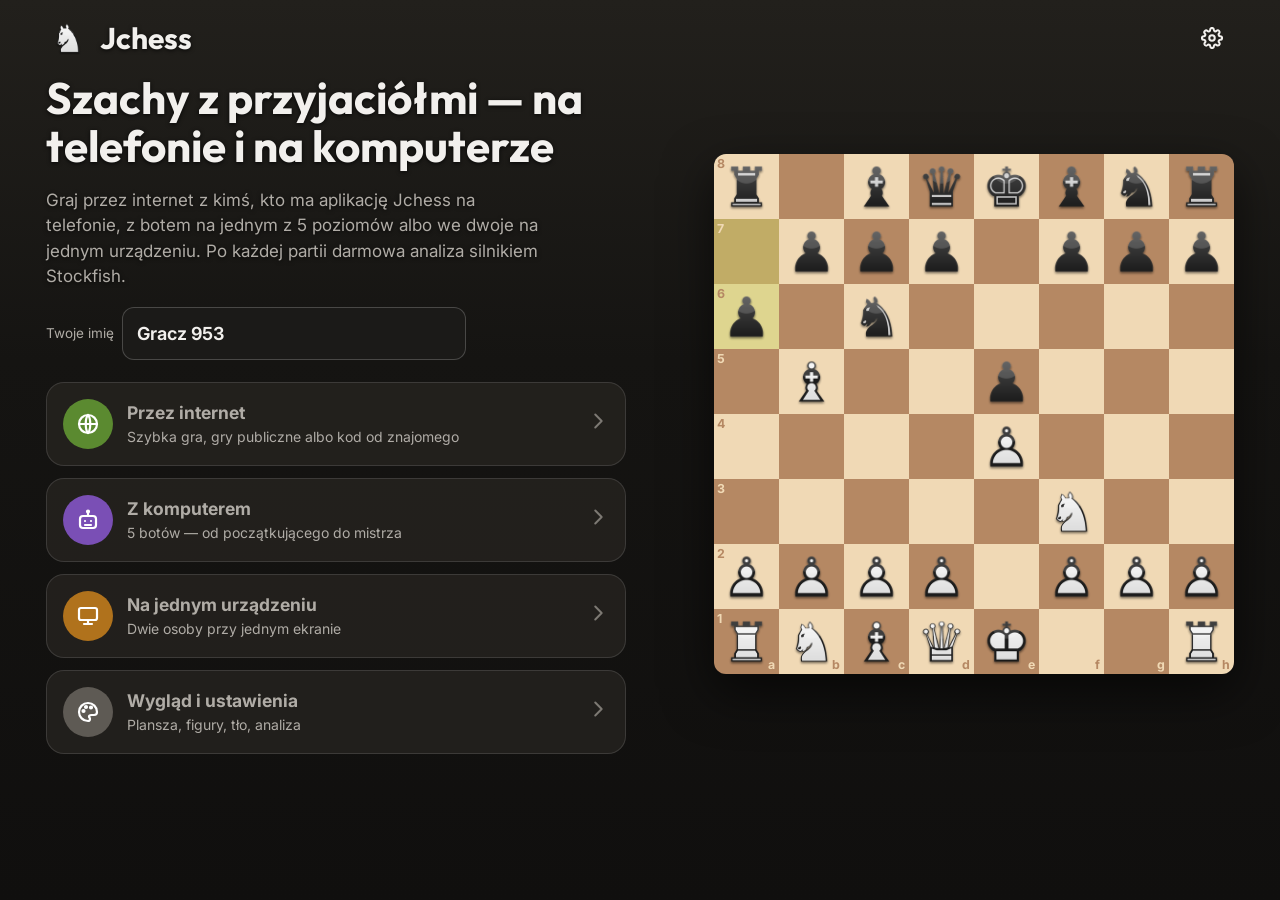
==== index.html @ eaf0fc94 "Gra z komputerem: 5 botów (Stockfish), podpowiedź i cofanie ruchu Co-Authored-By: Claude Opus 5.5 <n" ====
<!DOCTYPE html>
<html lang="pl">
<head>
<meta charset="utf-8">
<meta name="viewport" content="width=device-width, initial-scale=1">
<meta name="theme-color" content="#22201c">
<meta name="mobile-web-app-capable" content="yes">
<meta name="apple-mobile-web-app-capable" content="yes">
<meta name="apple-mobile-web-app-status-bar-style" content="black-translucent">
<meta name="apple-mobile-web-app-title" content="Jchess">
<meta name="description" content="Jchess – szachy z przyjaciółmi przez internet, na telefonie i komputerze, z darmową analizą Stockfish.">
<link rel="manifest" href="/manifest.webmanifest">
<link rel="apple-touch-icon" href="/icon-192.png">
<title>Jchess</title>
<link rel="icon" href="/icon-192.png">
<link rel="preconnect" href="https://fonts.googleapis.com">
<link href="https://fonts.googleapis.com/css2?family=Inter:wght@400;600;700&family=JetBrains+Mono:wght@700&family=Outfit:wght@600;700&display=swap" rel="stylesheet">
<meta name="jc-base" content="/">
<link rel="stylesheet" href="/assets/style.css?v=6518c0f8">
</head>
<body>
<div id="dim"></div>
<div id="app"><p style="padding:40px;text-align:center;font-family:sans-serif;color:#aaa">Wczytuję Jchess…</p></div>
<script src="/assets/jchess.js?v=6518c0f8"></script>
</body>
</html>
---- assets/style.css ----
/*
VOICE: spokojny klub szachowy wieczorem – skupienie, zero zbędnych ozdób.
IDEA: drewniany stolik z zegarem szachowym; plansza jest bohaterem każdego ekranu.
PICTURE: duża plansza (lub podgląd planszy w wybranym motywie) zajmuje połowę ekranu.
COLOUR and TYPE: ciemny grafit, zieleń „ruchu” #81b64c, złoto wyniku; Outfit + Inter, cyfry zegara w JetBrains Mono.
LAYOUT: plansza po lewej, panel gracza po prawej; poniżej 900px wszystko w jednej kolumnie.
*/
:root{color-scheme:dark;--bg:#161512;--s1:#23211e;--s2:#2f2c29;--s3:#3c3935;--line:#ffffff1f;--ink:#f2f0ed;--ink2:#b0aca6;--ink3:#7d7973;
--green:#81b64c;--green-d:#5b8a30;--blue:#4a8fe0;--blue-d:#2c67ae;--red:#d9534a;--red-d:#9f362f;--gold:#f5c451;--r:16px}
:root[data-theme=light],:root[data-theme=dark]{color-scheme:dark}
*{box-sizing:border-box;min-width:0}
[hidden]{display:none!important}
html,body{height:100%}
body{margin:0;-webkit-tap-highlight-color:transparent;background:var(--bg);color:var(--ink);font:16px/1.5 Inter,system-ui,sans-serif;overflow-x:clip}
body.bgimg{background:#000 var(--bgimg) center/cover fixed}
#dim{position:fixed;inset:0;pointer-events:none;background:#000;opacity:0;z-index:0}
#app{position:relative;z-index:1;min-height:100%}
.wrap{max-width:1240px;margin:0 auto;padding:16px max(2vw,14px) 40px}
h1,h2,h3{font-family:Outfit,Inter,sans-serif;margin:0;line-height:1.1;text-wrap:balance}
h1{font-size:clamp(30px,4vw,44px);font-weight:700}
h2{font-size:22px;font-weight:650}
h3{font-size:17px;font-weight:650}
.muted{color:var(--ink2)}.small{font-size:13.5px}.tiny{font-size:12.5px;color:var(--ink3)}
.shadow{text-shadow:0 1px 4px #000c}
.bar{display:flex;align-items:center;gap:10px;margin-bottom:14px}
.bar .grow{flex:1}
.card{background:#23211ef2;border:1px solid var(--line);border-radius:18px;padding:18px;box-shadow:0 2px 10px #0004}
.stack{display:grid;gap:12px}
.row{display:flex;gap:8px;align-items:center;flex-wrap:wrap}
.grid2{display:grid;grid-template-columns:minmax(0,1.1fr) minmax(0,1fr);gap:18px;align-items:start}
@media(max-width:900px){.grid2{grid-template-columns:minmax(0,1fr)}}
button{touch-action:manipulation;font:inherit;color:inherit;cursor:pointer;border:0;background:none}
:focus-visible{outline:3px solid var(--blue);outline-offset:2px}
.btn{display:inline-flex;align-items:center;justify-content:center;gap:8px;min-height:46px;padding:10px 18px 14px;border-radius:14px;font-weight:650;color:#fff;
background:var(--s3);box-shadow:inset 0 -4px 0 #0000004d;transition:filter .12s,transform .06s}
.btn:hover{filter:brightness(1.12)}.btn:active{transform:translateY(2px);box-shadow:inset 0 -2px 0 #0000004d}
.btn.primary{background:var(--green)}.btn.info{background:var(--blue)}.btn.danger{background:var(--red)}
.btn.ghost{background:none;box-shadow:none;border:1px solid #ffffff55;padding:10px 18px}
.btn.wide{width:100%}
.btn[disabled]{opacity:.45;pointer-events:none}
.icon{width:22px;height:22px;flex:none;fill:none;stroke:currentColor;stroke-width:2.2;stroke-linecap:round;stroke-linejoin:round}
.ibtn{width:44px;height:44px;border-radius:50%;display:grid;place-items:center;color:var(--ink)}
.ibtn:hover{background:#ffffff1a}
.chip{min-height:44px;padding:8px 14px;border-radius:22px;background:var(--s2);border:1px solid var(--line);color:var(--ink2);font-weight:650;font-size:14.5px;white-space:nowrap}
.chip.on{background:var(--green-d);border-color:var(--green);color:#fff}
.chips3{display:grid;grid-template-columns:repeat(3,minmax(0,1fr));gap:8px}
input[type=text],input:not([type]){width:100%;font:inherit;font-size:16px;color:var(--ink);background:#1b1a18;border:1px solid #ffffff33;border-radius:12px;padding:12px 14px}
input[type=range]{width:100%;accent-color:var(--green)}
.code-in{font:700 28px/1 "JetBrains Mono",monospace;text-align:center;letter-spacing:.3em;text-transform:uppercase}
/* ekran główny */
.hero{display:grid;grid-template-columns:minmax(0,1fr) minmax(0,1fr);gap:28px;align-items:center;margin:8px 0 26px}
.hero .preview{aspect-ratio:1;width:100%;max-width:520px;justify-self:end;border-radius:12px;box-shadow:0 18px 50px #0009;overflow:hidden}
@media(max-width:760px){.hero{grid-template-columns:minmax(0,1fr)}.hero .preview{justify-self:center;max-width:420px}}
.tiles{display:grid;gap:12px}
.tile{display:flex;align-items:center;gap:14px;padding:16px;border-radius:18px;background:#23211ef2;border:1px solid var(--line);text-align:left;transition:background .12s}
.tile:hover{background:#2c2a26}
.tile .dot{width:50px;height:50px;border-radius:50%;display:grid;place-items:center;color:#fff;flex:none}
.tile .dot .icon{width:24px;height:24px}
.tile b{display:block;font-size:17.5px}.tile span{color:var(--ink2);font-size:14px}
.tile .chev{margin-left:auto;color:var(--ink3)}
.name-in{display:flex;align-items:center;gap:8px;margin:14px 0 22px;max-width:420px}
.name-in span{flex:none}
.name-in input{font-size:18px;font-weight:650}
/* gra */
.game{display:grid;grid-template-columns:auto minmax(300px,380px);gap:22px;justify-content:center;align-items:start}
.boardbox{position:relative;width:var(--bs);height:var(--bs)}
.boardbox canvas{width:100%;height:100%;display:block;border-radius:8px;box-shadow:0 14px 40px #000a;touch-action:none}
.side{display:grid;gap:10px}
@media(max-width:900px){.game{grid-template-columns:minmax(0,1fr)}.boardbox{margin:0 auto}}
.player{display:flex;align-items:center;gap:12px;padding:10px 12px;border-radius:14px;background:#23211ef2;border:1px solid var(--line)}
.player.active{background:#303a26f2;border-color:#81b64c99}
.ava{width:42px;height:42px;border-radius:50%;display:grid;place-items:center;font-weight:700;font-size:18px;flex:none;border:2px solid #ffffff33}
.ava.w{background:#f0eeea;color:#262421}.ava.b{background:#3a3733;color:#f2f2f2}
.player.active .ava{border-color:var(--green)}
.pinfo{flex:1}.pinfo b{display:block;white-space:nowrap;overflow:hidden;text-overflow:ellipsis}
.caps{display:flex;align-items:center;height:20px}.caps img{width:18px;height:18px;margin-right:-5px}.caps em{font-style:normal;font-size:12px;color:var(--ink2);margin-left:8px;font-weight:700}
.clock{font:700 24px/1 "JetBrains Mono",monospace;padding:8px 12px;border-radius:10px;background:#1b1a18;color:var(--ink2);white-space:nowrap}
.clock.run{background:#f2f0ed;color:#1e1c1a}.clock.low{background:var(--red);color:#fff}
.tag{font-size:12.5px;font-weight:700;padding:4px 10px;border-radius:20px;background:var(--green-d);color:#fff;white-space:nowrap}
.tag.off{background:var(--red-d)}
.status{text-align:center;font-weight:700;padding:9px 14px;border-radius:22px;background:var(--s2)}
.status.me{background:var(--green-d)}.status.check{background:var(--red-d)}.status.over{background:#4a3f1e;color:var(--gold)}
.moves{max-height:260px;overflow:auto;display:grid;grid-template-columns:42px 1fr 1fr;gap:2px 4px;font-size:15px;padding:10px 12px}
.moves .n{color:var(--ink3)}.moves button{text-align:left;padding:3px 8px;border-radius:6px}
.moves button:hover{background:#ffffff14}.moves button.cur{background:#81b64c55;font-weight:700}
.actions{display:grid;grid-auto-flow:column;grid-auto-columns:1fr;background:#23211ef2;border:1px solid var(--line);border-radius:18px;padding:4px}
.act{display:flex;flex-direction:column;align-items:center;gap:4px;padding:8px 4px 6px;border-radius:12px;font-size:12.5px;color:var(--ink2)}
.act:hover{background:#ffffff14;color:var(--ink)}.act .icon{color:var(--ink)}.act.hi,.act.hi .icon{color:var(--green)}
/* analiza */
.ana{display:grid;grid-template-columns:auto minmax(320px,420px);gap:22px;justify-content:center;align-items:start}
.anaboard{display:flex;gap:8px}
.evalbar{width:26px;border-radius:6px;overflow:hidden;position:relative;background:#403d39;flex:none}
.evalbar i{position:absolute;left:0;right:0;bottom:0;background:#f2f2f2;transition:height .35s}
.evalbar.flip i{top:0;bottom:auto}
.evalbar b{position:absolute;left:0;right:0;text-align:center;font-size:10.5px;font-weight:800;z-index:1}
@media(max-width:900px){.ana{grid-template-columns:minmax(0,1fr)}.anaboard{justify-content:center}.ana .boardbox{--bs:calc(min(100vw,640px) - 70px)!important}}
.badge{width:32px;height:32px;border-radius:50%;display:grid;place-items:center;color:#fff;font-weight:800;font-size:14px;flex:none}
.evalpill{font:700 14px/1 "JetBrains Mono",monospace;padding:6px 9px;border-radius:8px;min-width:58px;text-align:center}
.evalpill.w{background:#f2f2f2;color:#262421}.evalpill.b{background:#403d39;color:#f2f2f2}
.line{display:flex;gap:10px;align-items:center;padding:7px 6px;border-radius:10px;width:100%;text-align:left}
.line:hover{background:#ffffff14}.line span{white-space:nowrap;overflow:hidden;text-overflow:ellipsis}
.graph{width:100%;height:90px;border-radius:8px;cursor:pointer;display:block}
.sum{display:grid;grid-template-columns:1.3fr 1fr 1fr;gap:6px 8px;align-items:center;font-size:14.5px}
.sum .acc{font:700 24px/1.2 Outfit,sans-serif;text-align:center;border-radius:10px;padding:4px}
.sum .c{text-align:center;font-weight:700}
.prog{height:6px;border-radius:3px;background:#ffffff1a;overflow:hidden}.prog i{display:block;height:100%;background:var(--green);transition:width .3s}
/* ustawienia */
.swatches{display:flex;gap:10px;overflow-x:auto;padding-bottom:6px}
.sw{flex:none;display:flex;flex-direction:column;align-items:center;gap:6px;padding:8px;border-radius:14px;background:var(--s1);border:1px solid var(--line);font-size:12.5px;color:var(--ink2)}
.sw.on{border-color:var(--green);background:#3b4a2c;color:#fff;font-weight:700}
.sw .mini{display:grid;grid-template-columns:26px 26px;border-radius:6px;overflow:hidden}.sw .mini i{height:26px}
.sw .pcs{display:flex;border-radius:6px;overflow:hidden}.sw .pcs img{width:42px;height:42px;padding:2px}
.toggle{display:flex;justify-content:space-between;align-items:center;gap:12px;padding:10px 0;border-bottom:1px solid var(--line);cursor:pointer}
.toggle:last-child{border:0}
.toggle input{width:22px;height:22px;accent-color:var(--green)}
/* lobby */
.lob{display:flex;align-items:center;gap:12px;padding:8px 4px;border-bottom:1px solid var(--line)}
.lob:last-child{border:0}
.codebox{display:flex;gap:8px;justify-content:center;margin:12px 0}
.codebox b{width:54px;height:66px;display:grid;place-items:center;font:700 32px "JetBrains Mono",monospace;background:#1b1a18;border:1px solid #ffffff44;border-radius:12px}
.spin{width:22px;height:22px;border-radius:50%;border:3px solid #ffffff33;border-top-color:var(--green);animation:sp 1s linear infinite;flex:none}
@keyframes sp{to{transform:rotate(360deg)}}
/* okna */
.modal{position:fixed;inset:0;background:#000a;display:grid;place-items:center;z-index:50;padding:16px;animation:fade .15s}
.mbox{width:min(480px,100%);max-height:90vh;display:flex;flex-direction:column;background:#262421;border:1px solid var(--line);border-radius:24px;padding:22px;box-shadow:0 30px 80px #000c}
.mbody{overflow:auto;display:grid;gap:12px}
.mbtns{display:grid;gap:8px;margin-top:16px}
.toast{position:fixed;left:50%;bottom:24px;transform:translateX(-50%);background:#111;color:#fff;padding:10px 18px;border-radius:22px;z-index:60;box-shadow:0 6px 20px #000a;animation:fade .2s}
.screen{animation:rise .22s ease-out}
@keyframes fade{from{opacity:0}}@keyframes rise{from{opacity:0;transform:translateY(8px)}}
@media(prefers-reduced-motion:reduce){*{animation:none!important;transition:none!important}}
.bots{display:grid;grid-template-columns:repeat(5,minmax(0,1fr));gap:8px}
.botb{white-space:normal;display:flex;flex-direction:column;align-items:center;gap:2px;padding:10px 4px 9px;border-radius:14px;background:var(--s2);border:1px solid var(--line);color:var(--ink2);text-align:center;min-width:0}
.botb img{width:40px;height:40px;filter:drop-shadow(0 2px 2px #0006)}
.botb b{font-size:13.5px;color:var(--ink);white-space:nowrap;overflow:hidden;text-overflow:ellipsis;max-width:100%}
.botb span{font-size:11px;line-height:1.2;color:var(--ink2);white-space:normal;overflow-wrap:anywhere}
.botb em{font-style:normal;font-size:11.5px;font-weight:700;color:var(--gold)}
.botb.on{background:var(--green-d);border-color:var(--green)}
.botb.on b,.botb.on span{color:#fff}
@media (max-width:520px){.bots{grid-template-columns:repeat(3,minmax(0,1fr))}}
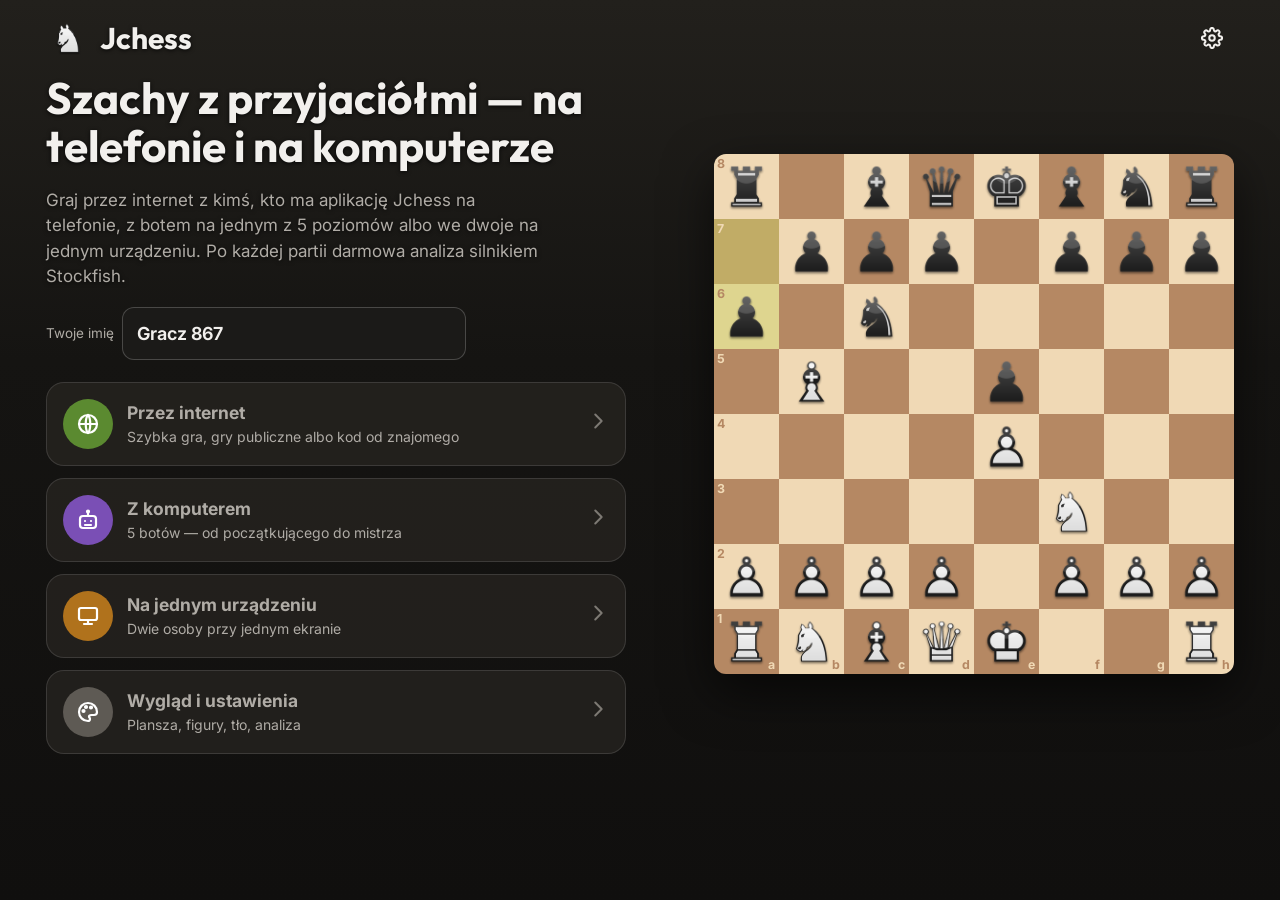
==== commit a4bdb3fc: "Naprawa planszy w analizie: zawsze kwadratowa, bez nachodzenia na panel Co-Authored-By: Claude Opus " ====
--- a/index.html
+++ b/index.html
@@ -16,11 +16,11 @@
 <link rel="preconnect" href="https://fonts.googleapis.com">
 <link href="https://fonts.googleapis.com/css2?family=Inter:wght@400;600;700&family=JetBrains+Mono:wght@700&family=Outfit:wght@600;700&display=swap" rel="stylesheet">
 <meta name="jc-base" content="/">
-<link rel="stylesheet" href="/assets/style.css?v=6518c0f8">
+<link rel="stylesheet" href="/assets/style.css?v=c6ff5a92">
 </head>
 <body>
 <div id="dim"></div>
 <div id="app"><p style="padding:40px;text-align:center;font-family:sans-serif;color:#aaa">Wczytuję Jchess…</p></div>
-<script src="/assets/jchess.js?v=6518c0f8"></script>
+<script src="/assets/jchess.js?v=c6ff5a92"></script>
 </body>
 </html>
--- a/assets/style.css
+++ b/assets/style.css
@@ -62,8 +62,8 @@
 .name-in span{flex:none}
 .name-in input{font-size:18px;font-weight:650}
 /* gra */
-.game{display:grid;grid-template-columns:auto minmax(300px,380px);gap:22px;justify-content:center;align-items:start}
-.boardbox{position:relative;width:var(--bs);height:var(--bs)}
+.game{display:grid;grid-template-columns:max-content minmax(300px,380px);gap:22px;justify-content:center;align-items:start}
+.boardbox{position:relative;width:var(--bs);height:var(--bs);flex:none;aspect-ratio:1}
 .boardbox canvas{width:100%;height:100%;display:block;border-radius:8px;box-shadow:0 14px 40px #000a;touch-action:none}
 .side{display:grid;gap:10px}
 @media(max-width:900px){.game{grid-template-columns:minmax(0,1fr)}.boardbox{margin:0 auto}}
@@ -87,7 +87,7 @@
 .act{display:flex;flex-direction:column;align-items:center;gap:4px;padding:8px 4px 6px;border-radius:12px;font-size:12.5px;color:var(--ink2)}
 .act:hover{background:#ffffff14;color:var(--ink)}.act .icon{color:var(--ink)}.act.hi,.act.hi .icon{color:var(--green)}
 /* analiza */
-.ana{display:grid;grid-template-columns:auto minmax(320px,420px);gap:22px;justify-content:center;align-items:start}
+.ana{display:grid;grid-template-columns:max-content minmax(320px,420px);gap:22px;justify-content:center;align-items:start}
 .anaboard{display:flex;gap:8px}
 .evalbar{width:26px;border-radius:6px;overflow:hidden;position:relative;background:#403d39;flex:none}
 .evalbar i{position:absolute;left:0;right:0;bottom:0;background:#f2f2f2;transition:height .35s}
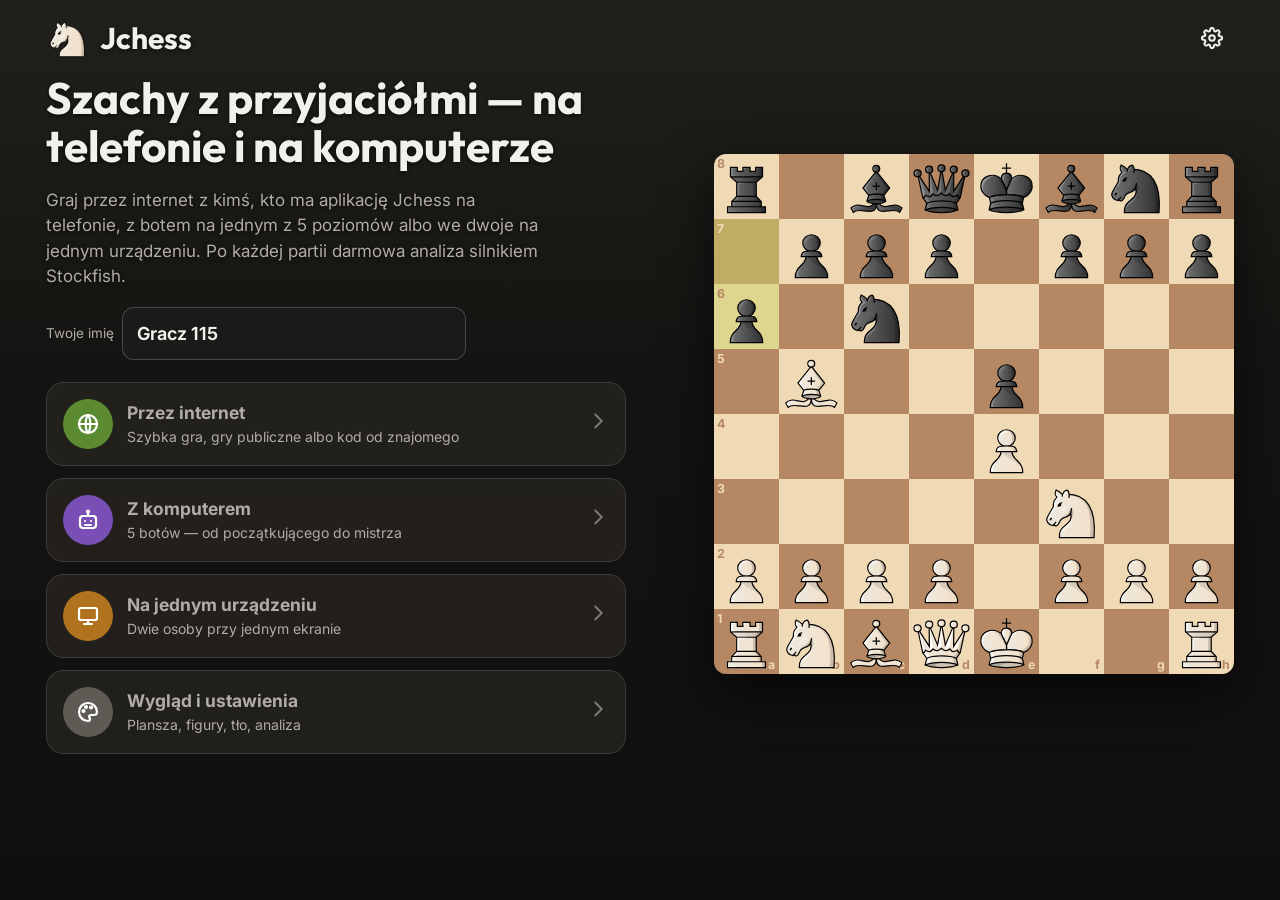
==== commit 6f30410b: "Domyślnie figury Maestro i dźwięki PyChess Co-Authored-By: Claude Opus 5.5 <noreply@anthropic.com> C" ====
--- a/index.html
+++ b/index.html
@@ -16,11 +16,11 @@
 <link rel="preconnect" href="https://fonts.googleapis.com">
 <link href="https://fonts.googleapis.com/css2?family=Inter:wght@400;600;700&family=JetBrains+Mono:wght@700&family=Outfit:wght@600;700&display=swap" rel="stylesheet">
 <meta name="jc-base" content="/">
-<link rel="stylesheet" href="/assets/style.css?v=c6ff5a92">
+<link rel="stylesheet" href="/assets/style.css?v=e2e4ffaf">
 </head>
 <body>
 <div id="dim"></div>
 <div id="app"><p style="padding:40px;text-align:center;font-family:sans-serif;color:#aaa">Wczytuję Jchess…</p></div>
-<script src="/assets/jchess.js?v=c6ff5a92"></script>
+<script src="/assets/jchess.js?v=e2e4ffaf"></script>
 </body>
 </html>
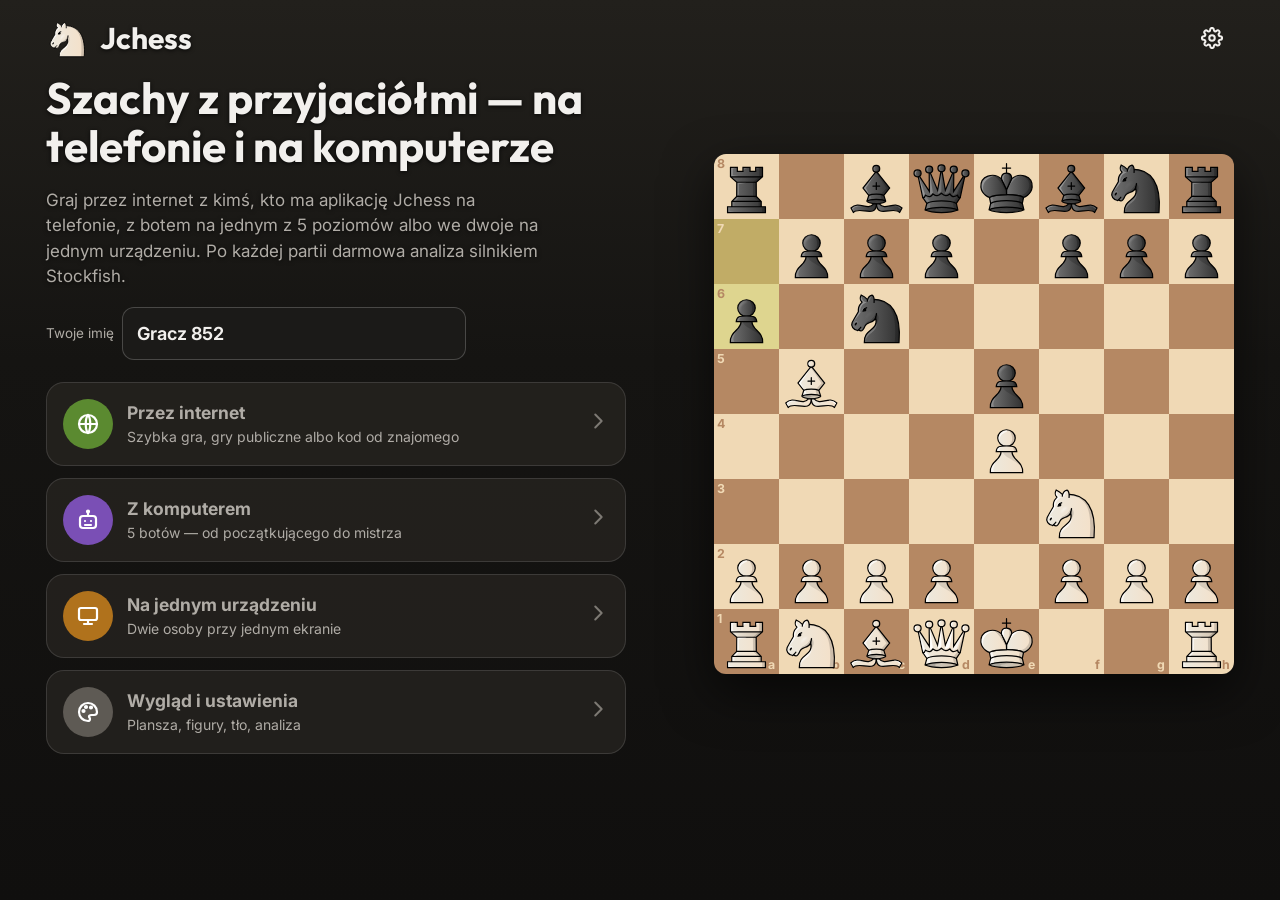
==== commit 637cef41: "SEO: tytuł, opis, sitemap.xml, robots.txt, noindex dla podstron Co-Authored-By: Claude Opus 5.5 <nor" ====
--- a/index.html
+++ b/index.html
@@ -8,19 +8,29 @@
 <meta name="apple-mobile-web-app-capable" content="yes">
 <meta name="apple-mobile-web-app-status-bar-style" content="black-translucent">
 <meta name="apple-mobile-web-app-title" content="Jchess">
-<meta name="description" content="Jchess – szachy z przyjaciółmi przez internet, na telefonie i komputerze, z darmową analizą Stockfish.">
+<meta name="description" content="Graj w szachy za darmo w przeglądarce i na telefonie: z przyjaciółmi przez internet, z botem (5 poziomów) albo we dwoje na jednym urządzeniu. Darmowa analiza partii silnikiem Stockfish. Bez rejestracji.">
 <link rel="manifest" href="/manifest.webmanifest">
 <link rel="apple-touch-icon" href="/icon-192.png">
-<title>Jchess</title>
+<title>Jchess – darmowe szachy online z przyjaciółmi i z botem</title>
 <link rel="icon" href="/icon-192.png">
 <link rel="preconnect" href="https://fonts.googleapis.com">
 <link href="https://fonts.googleapis.com/css2?family=Inter:wght@400;600;700&family=JetBrains+Mono:wght@700&family=Outfit:wght@600;700&display=swap" rel="stylesheet">
 <meta name="jc-base" content="/">
 <link rel="stylesheet" href="/assets/style.css?v=e2e4ffaf">
+<link rel="canonical" href="https://babuszka123.github.io/">
+<meta property="og:type" content="website">
+<meta property="og:site_name" content="Jchess">
+<meta property="og:title" content="Jchess – darmowe szachy online z przyjaciółmi i z botem">
+<meta property="og:description" content="Graj w szachy za darmo w przeglądarce i na telefonie: z przyjaciółmi przez internet, z botem (5 poziomów) albo we dwoje na jednym urządzeniu. Darmowa analiza partii silnikiem Stockfish. Bez rejestracji.">
+<meta property="og:url" content="https://babuszka123.github.io/">
+<meta property="og:image" content="https://babuszka123.github.io/icon-512.png">
+<meta property="og:locale" content="pl_PL">
+<meta name="twitter:card" content="summary">
+<script type="application/ld+json">{"@context": "https://schema.org", "@type": "WebApplication", "name": "Jchess", "url": "https://babuszka123.github.io/", "applicationCategory": "GameApplication", "operatingSystem": "Web, Android", "inLanguage": "pl", "description": "Graj w szachy za darmo w przeglądarce i na telefonie: z przyjaciółmi przez internet, z botem (5 poziomów) albo we dwoje na jednym urządzeniu. Darmowa analiza partii silnikiem Stockfish. Bez rejestracji.", "offers": {"@type": "Offer", "price": "0", "priceCurrency": "PLN"}}</script>
 </head>
 <body>
 <div id="dim"></div>
-<div id="app"><p style="padding:40px;text-align:center;font-family:sans-serif;color:#aaa">Wczytuję Jchess…</p></div>
+<div id="app"><main style="max-width:760px;margin:0 auto;padding:40px 20px;font-family:sans-serif;color:#bbb;line-height:1.5"><h1 style="color:#eee">Jchess – darmowe szachy online</h1><p>Szachy z przyjaciółmi na telefonie i komputerze. Zagraj przez internet (szybka gra z losową osobą, gry publiczne albo prywatny kod dla znajomego), z botem na jednym z 5 poziomów – od początkującego do mistrza – albo we dwoje na jednym urządzeniu.</p><p>Po każdej partii darmowa analiza silnikiem Stockfish: najlepsze ruchy, oceny ruchów i własne warianty. Zegar szachowy, motywy planszy i figur, rysowanie strzałek. Bez rejestracji i bez reklam. Jest też aplikacja na Androida.</p><p>Wczytuję Jchess…</p></main></div>
 <script src="/assets/jchess.js?v=e2e4ffaf"></script>
 </body>
 </html>
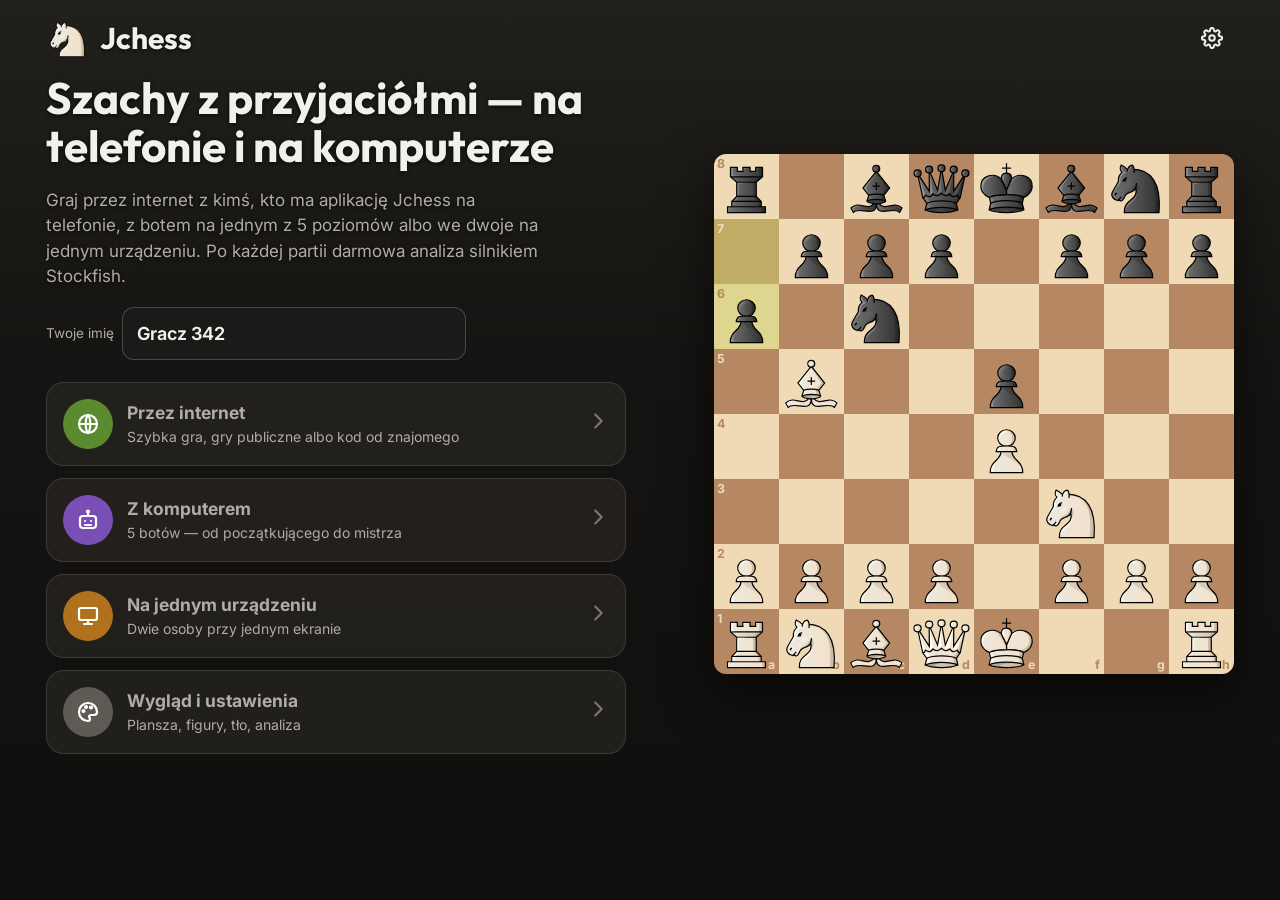
==== commit 81ccab73: "Zabezpieczenia gry online (sekrety graczy, walidacja danych, ochrona zegara), blokada spamu remisów," ====
--- a/index.html
+++ b/index.html
@@ -16,7 +16,7 @@
 <link rel="preconnect" href="https://fonts.googleapis.com">
 <link href="https://fonts.googleapis.com/css2?family=Inter:wght@400;600;700&family=JetBrains+Mono:wght@700&family=Outfit:wght@600;700&display=swap" rel="stylesheet">
 <meta name="jc-base" content="/">
-<link rel="stylesheet" href="/assets/style.css?v=e2e4ffaf">
+<link rel="stylesheet" href="/assets/style.css?v=0c18a279">
 <link rel="canonical" href="https://babuszka123.github.io/">
 <meta property="og:type" content="website">
 <meta property="og:site_name" content="Jchess">
@@ -31,6 +31,6 @@
 <body>
 <div id="dim"></div>
 <div id="app"><main style="max-width:760px;margin:0 auto;padding:40px 20px;font-family:sans-serif;color:#bbb;line-height:1.5"><h1 style="color:#eee">Jchess – darmowe szachy online</h1><p>Szachy z przyjaciółmi na telefonie i komputerze. Zagraj przez internet (szybka gra z losową osobą, gry publiczne albo prywatny kod dla znajomego), z botem na jednym z 5 poziomów – od początkującego do mistrza – albo we dwoje na jednym urządzeniu.</p><p>Po każdej partii darmowa analiza silnikiem Stockfish: najlepsze ruchy, oceny ruchów i własne warianty. Zegar szachowy, motywy planszy i figur, rysowanie strzałek. Bez rejestracji i bez reklam. Jest też aplikacja na Androida.</p><p>Wczytuję Jchess…</p></main></div>
-<script src="/assets/jchess.js?v=e2e4ffaf"></script>
+<script src="/assets/jchess.js?v=0c18a279"></script>
 </body>
 </html>
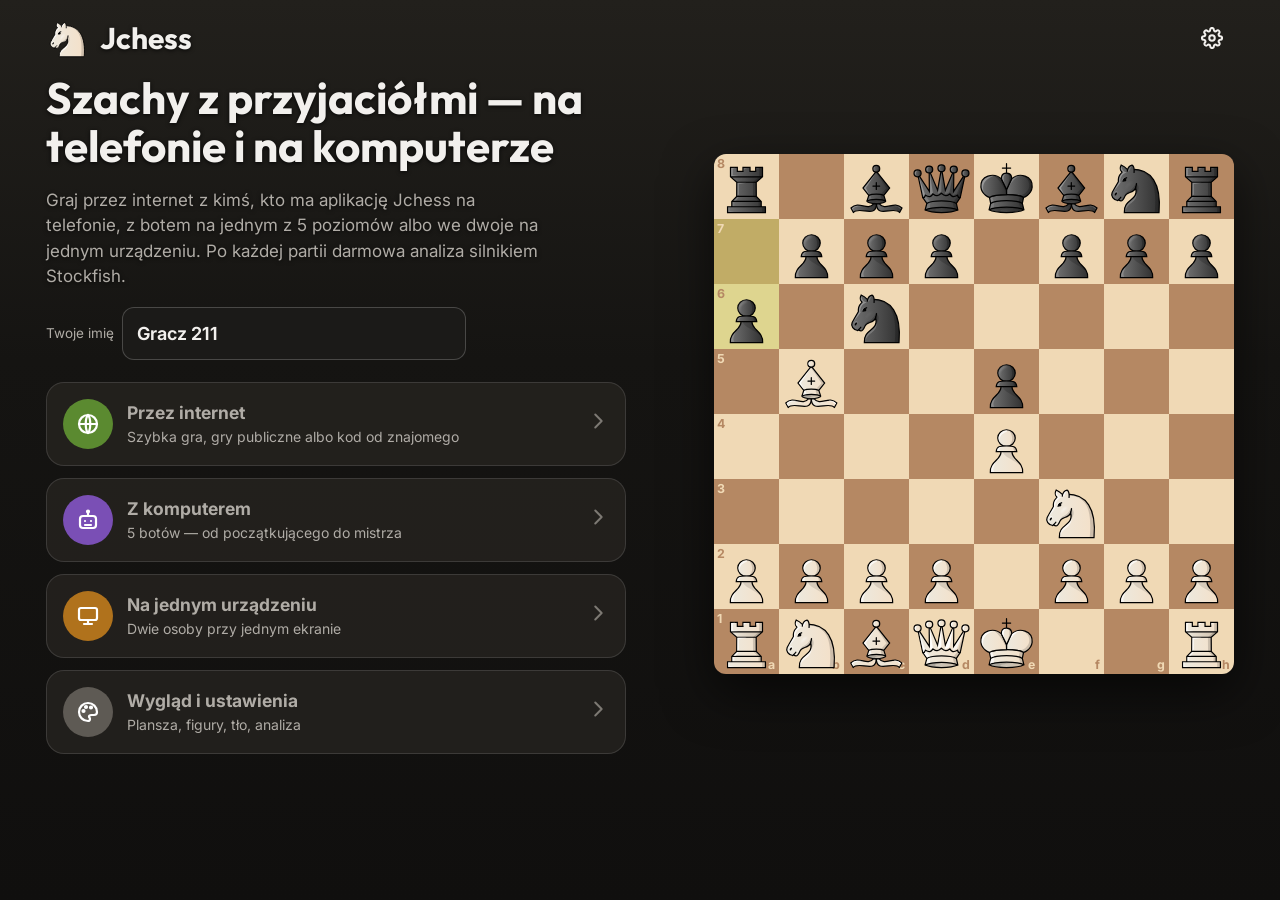
==== commit c7c7a8c5: "Premove: ruch na zapas w czasie ruchu przeciwnika Co-Authored-By: Claude Opus 5.5 <noreply@anthropic" ====
--- a/index.html
+++ b/index.html
@@ -16,7 +16,7 @@
 <link rel="preconnect" href="https://fonts.googleapis.com">
 <link href="https://fonts.googleapis.com/css2?family=Inter:wght@400;600;700&family=JetBrains+Mono:wght@700&family=Outfit:wght@600;700&display=swap" rel="stylesheet">
 <meta name="jc-base" content="/">
-<link rel="stylesheet" href="/assets/style.css?v=0c18a279">
+<link rel="stylesheet" href="/assets/style.css?v=613fd818">
 <link rel="canonical" href="https://babuszka123.github.io/">
 <meta property="og:type" content="website">
 <meta property="og:site_name" content="Jchess">
@@ -31,6 +31,6 @@
 <body>
 <div id="dim"></div>
 <div id="app"><main style="max-width:760px;margin:0 auto;padding:40px 20px;font-family:sans-serif;color:#bbb;line-height:1.5"><h1 style="color:#eee">Jchess – darmowe szachy online</h1><p>Szachy z przyjaciółmi na telefonie i komputerze. Zagraj przez internet (szybka gra z losową osobą, gry publiczne albo prywatny kod dla znajomego), z botem na jednym z 5 poziomów – od początkującego do mistrza – albo we dwoje na jednym urządzeniu.</p><p>Po każdej partii darmowa analiza silnikiem Stockfish: najlepsze ruchy, oceny ruchów i własne warianty. Zegar szachowy, motywy planszy i figur, rysowanie strzałek. Bez rejestracji i bez reklam. Jest też aplikacja na Androida.</p><p>Wczytuję Jchess…</p></main></div>
-<script src="/assets/jchess.js?v=0c18a279"></script>
+<script src="/assets/jchess.js?v=613fd818"></script>
 </body>
 </html>
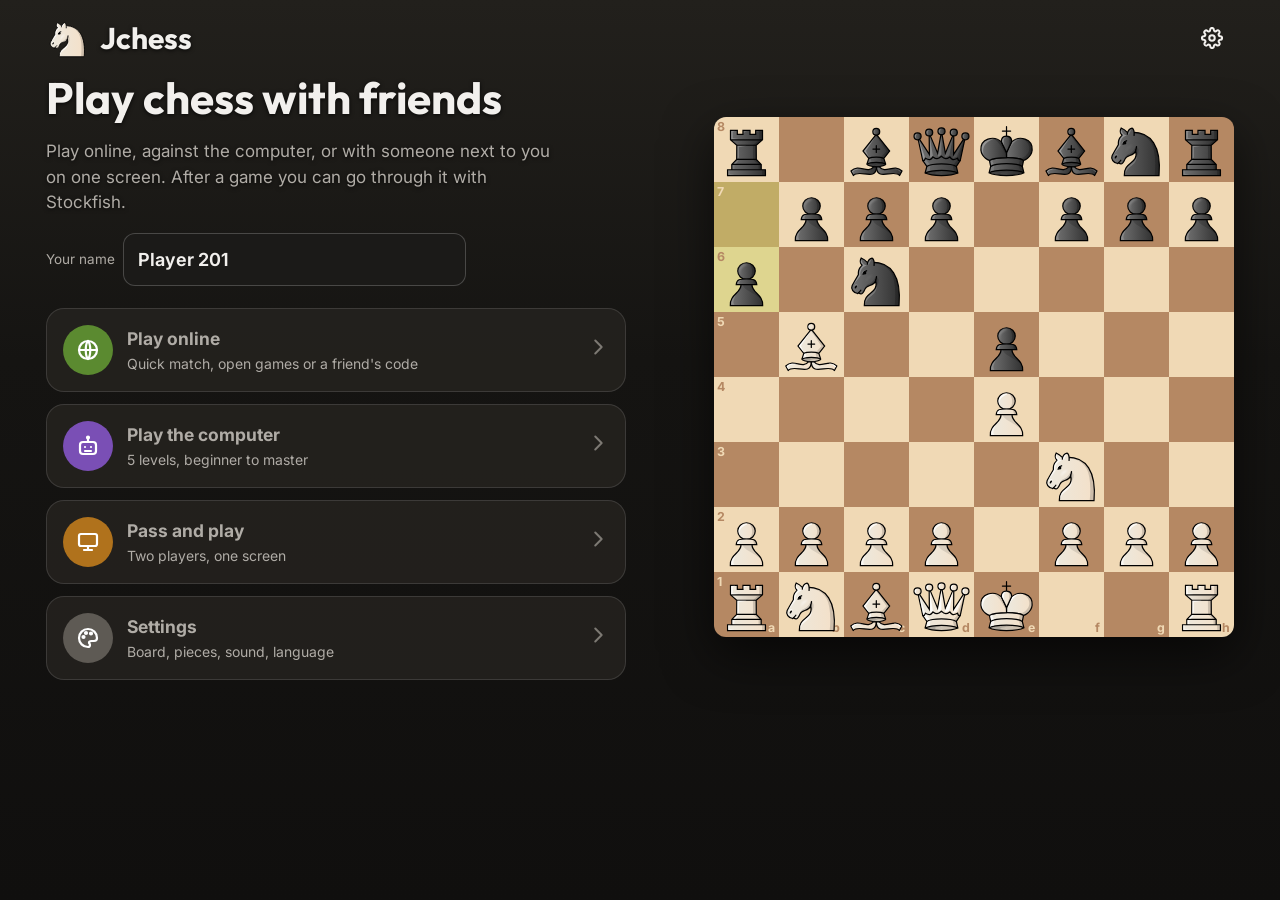
==== commit bfdd4e8a: "Strona po angielsku (domyślnie) z wyborem języka, angielskie adresy podstron, prostsze teksty, sekcj" ====
--- a/index.html
+++ b/index.html
@@ -1,5 +1,5 @@
 <!DOCTYPE html>
-<html lang="pl">
+<html lang="en">
 <head>
 <meta charset="utf-8">
 <meta name="viewport" content="width=device-width, initial-scale=1">
@@ -8,29 +8,29 @@
 <meta name="apple-mobile-web-app-capable" content="yes">
 <meta name="apple-mobile-web-app-status-bar-style" content="black-translucent">
 <meta name="apple-mobile-web-app-title" content="Jchess">
-<meta name="description" content="Graj w szachy za darmo w przeglądarce i na telefonie: z przyjaciółmi przez internet, z botem (5 poziomów) albo we dwoje na jednym urządzeniu. Darmowa analiza partii silnikiem Stockfish. Bez rejestracji.">
+<meta name="description" content="Play chess in your browser or on your phone: online with friends, against a bot with 5 levels, or two players on one screen. Free game review with Stockfish. No sign-up.">
 <link rel="manifest" href="/manifest.webmanifest">
 <link rel="apple-touch-icon" href="/icon-192.png">
-<title>Jchess – darmowe szachy online z przyjaciółmi i z botem</title>
+<title>Jchess – free online chess with friends and bots</title>
 <link rel="icon" href="/icon-192.png">
 <link rel="preconnect" href="https://fonts.googleapis.com">
 <link href="https://fonts.googleapis.com/css2?family=Inter:wght@400;600;700&family=JetBrains+Mono:wght@700&family=Outfit:wght@600;700&display=swap" rel="stylesheet">
 <meta name="jc-base" content="/">
-<link rel="stylesheet" href="/assets/style.css?v=613fd818">
+<link rel="stylesheet" href="/assets/style.css?v=9029f962">
 <link rel="canonical" href="https://babuszka123.github.io/">
 <meta property="og:type" content="website">
 <meta property="og:site_name" content="Jchess">
-<meta property="og:title" content="Jchess – darmowe szachy online z przyjaciółmi i z botem">
-<meta property="og:description" content="Graj w szachy za darmo w przeglądarce i na telefonie: z przyjaciółmi przez internet, z botem (5 poziomów) albo we dwoje na jednym urządzeniu. Darmowa analiza partii silnikiem Stockfish. Bez rejestracji.">
+<meta property="og:title" content="Jchess – free online chess with friends and bots">
+<meta property="og:description" content="Play chess in your browser or on your phone: online with friends, against a bot with 5 levels, or two players on one screen. Free game review with Stockfish. No sign-up.">
 <meta property="og:url" content="https://babuszka123.github.io/">
 <meta property="og:image" content="https://babuszka123.github.io/icon-512.png">
-<meta property="og:locale" content="pl_PL">
+<meta property="og:locale" content="en_US">
 <meta name="twitter:card" content="summary">
-<script type="application/ld+json">{"@context": "https://schema.org", "@type": "WebApplication", "name": "Jchess", "url": "https://babuszka123.github.io/", "applicationCategory": "GameApplication", "operatingSystem": "Web, Android", "inLanguage": "pl", "description": "Graj w szachy za darmo w przeglądarce i na telefonie: z przyjaciółmi przez internet, z botem (5 poziomów) albo we dwoje na jednym urządzeniu. Darmowa analiza partii silnikiem Stockfish. Bez rejestracji.", "offers": {"@type": "Offer", "price": "0", "priceCurrency": "PLN"}}</script>
+<script type="application/ld+json">{"@context": "https://schema.org", "@type": "WebApplication", "name": "Jchess", "url": "https://babuszka123.github.io/", "applicationCategory": "GameApplication", "operatingSystem": "Web, Android", "inLanguage": ["en", "pl"], "description": "Play chess in your browser or on your phone: online with friends, against a bot with 5 levels, or two players on one screen. Free game review with Stockfish. No sign-up.", "offers": {"@type": "Offer", "price": "0", "priceCurrency": "USD"}}</script>
 </head>
 <body>
 <div id="dim"></div>
-<div id="app"><main style="max-width:760px;margin:0 auto;padding:40px 20px;font-family:sans-serif;color:#bbb;line-height:1.5"><h1 style="color:#eee">Jchess – darmowe szachy online</h1><p>Szachy z przyjaciółmi na telefonie i komputerze. Zagraj przez internet (szybka gra z losową osobą, gry publiczne albo prywatny kod dla znajomego), z botem na jednym z 5 poziomów – od początkującego do mistrza – albo we dwoje na jednym urządzeniu.</p><p>Po każdej partii darmowa analiza silnikiem Stockfish: najlepsze ruchy, oceny ruchów i własne warianty. Zegar szachowy, motywy planszy i figur, rysowanie strzałek. Bez rejestracji i bez reklam. Jest też aplikacja na Androida.</p><p>Wczytuję Jchess…</p></main></div>
-<script src="/assets/jchess.js?v=613fd818"></script>
+<div id="app"><main style="max-width:760px;margin:0 auto;padding:40px 20px;font-family:sans-serif;color:#bbb;line-height:1.5"><h1 style="color:#eee">Jchess: free online chess</h1><p>Play chess with friends on your phone or computer. Get a quick match with a random opponent, join an open game, or send a private code to a friend. You can also play a bot (five levels, from beginner to master) or play two-player on one screen.</p><p>After each game you can review it with Stockfish: best moves, move ratings and your own lines. There is a chess clock, board and piece themes, and you can draw arrows on the board. No account needed. There is also an Android app.</p><p>Loading Jchess…</p></main></div>
+<script src="/assets/jchess.js?v=9029f962"></script>
 </body>
 </html>
--- a/assets/style.css
+++ b/assets/style.css
@@ -138,3 +138,4 @@
 .botb.on{background:var(--green-d);border-color:var(--green)}
 .botb.on b,.botb.on span{color:#fff}
 @media (max-width:520px){.bots{grid-template-columns:repeat(3,minmax(0,1fr))}}
+.card a{color:#9fd36a}
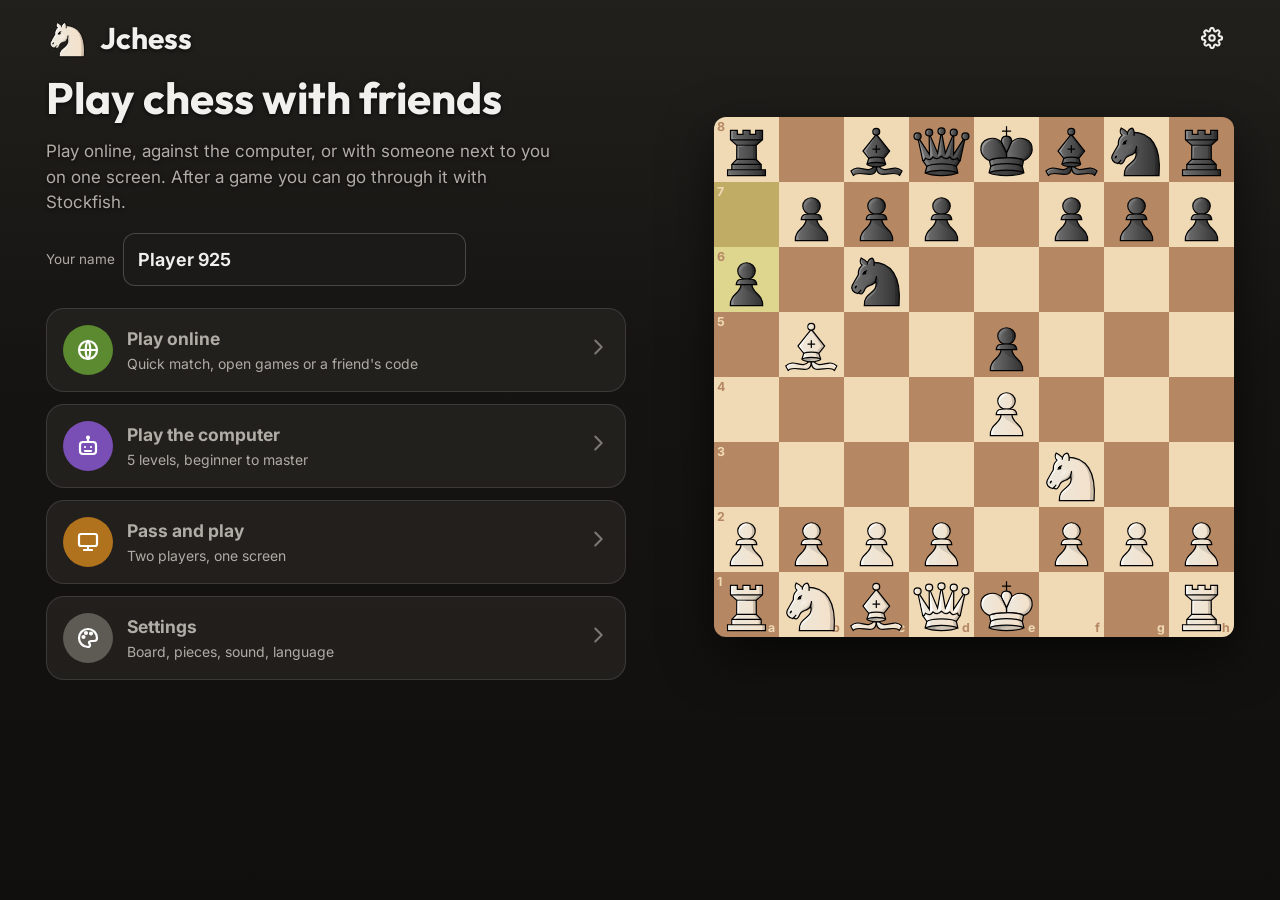
==== commit a79e33f8: "Licznik graczy online Co-Authored-By: Claude Opus 5.5 <noreply@anthropic.com> Claude-Session: https:" ====
--- a/index.html
+++ b/index.html
@@ -16,7 +16,7 @@
 <link rel="preconnect" href="https://fonts.googleapis.com">
 <link href="https://fonts.googleapis.com/css2?family=Inter:wght@400;600;700&family=JetBrains+Mono:wght@700&family=Outfit:wght@600;700&display=swap" rel="stylesheet">
 <meta name="jc-base" content="/">
-<link rel="stylesheet" href="/assets/style.css?v=9029f962">
+<link rel="stylesheet" href="/assets/style.css?v=ea091fa0">
 <link rel="canonical" href="https://babuszka123.github.io/">
 <meta property="og:type" content="website">
 <meta property="og:site_name" content="Jchess">
@@ -31,6 +31,6 @@
 <body>
 <div id="dim"></div>
 <div id="app"><main style="max-width:760px;margin:0 auto;padding:40px 20px;font-family:sans-serif;color:#bbb;line-height:1.5"><h1 style="color:#eee">Jchess: free online chess</h1><p>Play chess with friends on your phone or computer. Get a quick match with a random opponent, join an open game, or send a private code to a friend. You can also play a bot (five levels, from beginner to master) or play two-player on one screen.</p><p>After each game you can review it with Stockfish: best moves, move ratings and your own lines. There is a chess clock, board and piece themes, and you can draw arrows on the board. No account needed. There is also an Android app.</p><p>Loading Jchess…</p></main></div>
-<script src="/assets/jchess.js?v=9029f962"></script>
+<script src="/assets/jchess.js?v=ea091fa0"></script>
 </body>
 </html>
--- a/assets/style.css
+++ b/assets/style.css
@@ -139,3 +139,10 @@
 .botb.on b,.botb.on span{color:#fff}
 @media (max-width:520px){.bots{grid-template-columns:repeat(3,minmax(0,1fr))}}
 .card a{color:#9fd36a}
+.online-count{display:inline-flex;align-items:center;gap:6px;font-size:12.5px;font-weight:700;color:#9fd36a;background:#7fc04a1f;border-radius:99px;padding:2px 9px 3px;vertical-align:middle;white-space:nowrap}
+.online-count[hidden]{display:none!important}
+.online-count i{width:7px;height:7px;border-radius:50%;background:#7fc04a;box-shadow:0 0 0 3px #7fc04a40;animation:pulse 2s infinite}
+.online-count span{font-weight:600}
+.bar .online-count{font-size:13.5px;padding:5px 12px 6px}
+@keyframes pulse{50%{box-shadow:0 0 0 5px #7fc04a10}}
+.tile .online-count b{font-size:12.5px;display:inline;margin:0;color:inherit}
